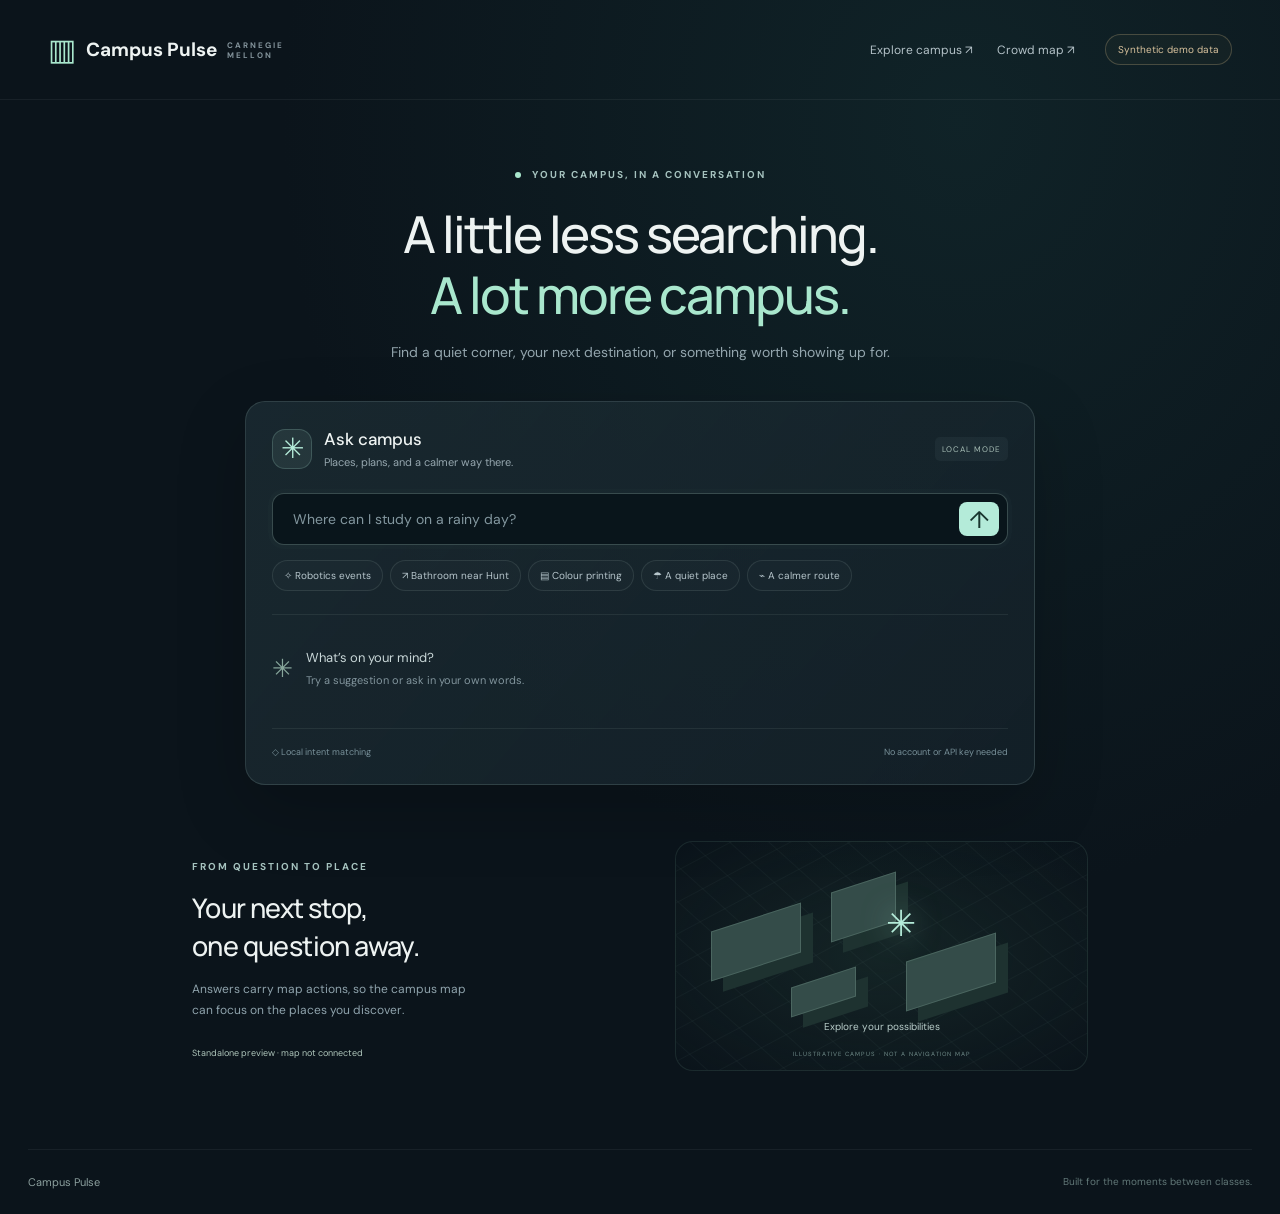
==== ai-assist/index.html @ 77bed366 "Add local campus assistant and map action interface" ====
<!doctype html>
<html lang="en">
<head><meta charset="utf-8"><meta name="viewport" content="width=device-width, initial-scale=1"><title>Campus Pulse · Ask campus</title><link rel="stylesheet" href="./styles.css"></head>
<body>
  <header><a class="brand" href="./"><span class="mark">▥</span> Campus Pulse <small>CARNEGIE MELLON</small></a><nav aria-label="Campus tools"><a href="../3d-map/">Explore campus ↗</a><a href="../crowd-map/">Crowd map ↗</a></nav><span class="demo">Synthetic demo data</span></header>
  <main>
    <section class="intro"><div class="eyebrow"><span></span> YOUR CAMPUS, IN A CONVERSATION</div><h1>A little less searching.<br><em>A lot more campus.</em></h1><p>Find a quiet corner, your next destination, or something worth showing up for.</p></section>
    <section class="assistant" aria-label="Campus assistant">
      <div class="assistant-heading"><span class="orb" aria-hidden="true">✳</span><div><h2>Ask campus</h2><p>Places, plans, and a calmer way there.</p></div><span class="local">LOCAL MODE</span></div>
      <form id="askForm"><label for="question" class="sr-only">Ask about campus</label><div class="input-wrap"><input id="question" maxlength="500" autocomplete="off" placeholder="Where can I study on a rainy day?" required><button id="submit" type="submit" aria-label="Ask campus">↑</button></div></form>
      <div class="suggestions" aria-label="Suggested questions"><button data-query="Anything interesting related to robotics today?">✧ Robotics events</button><button data-query="Closest bathroom to Hunt Library 2nd floor">↗ Bathroom near Hunt</button><button data-query="Where can I print in colour near Wean?">▤ Colour printing</button><button data-query="Where can I study on a rainy day?">☂ A quiet place</button><button data-query="Avoid crowds getting to Gates">⌁ A calmer route</button></div>
      <div id="response" aria-live="polite" aria-atomic="true"><div class="welcome"><span>✳</span><p>What’s on your mind?<small>Try a suggestion or ask in your own words.</small></p></div></div>
      <div class="footnote"><span>◇ Local intent matching</span><span>No account or API key needed</span></div>
    </section>
    <section class="context"><div><span class="eyebrow">FROM QUESTION TO PLACE</span><h2>Your next stop,<br>one question away.</h2><p>Answers carry map actions, so the campus map can focus on the places you discover.</p><span class="connection" id="connection">Standalone preview · map not connected</span></div><div class="map-preview" aria-label="Map action preview"><div class="grid"></div><div class="block b1"></div><div class="block b2"></div><div class="block b3"></div><div class="block b4"></div><span class="map-pin">✳</span><span class="map-place" id="mapPlace">Explore your possibilities</span><span class="map-caption">ILLUSTRATIVE CAMPUS · NOT A NAVIGATION MAP</span></div></section>
  </main><footer>Campus Pulse <span>Built for the moments between classes.</span></footer><script type="module" src="./app.mjs"></script>
</body></html>
---- ai-assist/styles.css ----
@import url('https://fonts.googleapis.com/css2?family=DM+Sans:wght@400;500;600;700&family=Manrope:wght@400;500;600;700;800&display=swap');
:root{color-scheme:dark;font-family:'DM Sans',sans-serif;background:#0b141b;color:#eef3f2;font-synthesis:none}*{box-sizing:border-box}body{margin:0;background:radial-gradient(ellipse at 75% 10%,#16363870,transparent 50%)}a{color:inherit;text-decoration:none}button,input{font:inherit}button,a,input,summary{outline-offset:5px}button{cursor:pointer}header{max-width:1320px;margin:auto;padding:30px 48px;display:flex;align-items:center;gap:30px;border-bottom:1px solid #ffffff0e}.brand{font-weight:700;font-size:19px;display:flex;align-items:center;gap:10px}.brand small{font-size:8px;letter-spacing:2px;color:#84949c;max-width:60px}.mark{font-size:30px;color:#a9e7cd}nav{display:flex;gap:24px;margin-left:auto;font-size:12px;color:#b4c2c8}.demo{font-size:10px;border:1px solid #e1c18b40;background:#e1c18b08;color:#d8c29d;padding:8px 12px;border-radius:20px}main{max-width:1040px;margin:auto;padding:68px 32px 48px}.intro{text-align:center}.eyebrow{font-size:10px;letter-spacing:2px;font-weight:700;color:#a6c3bf}.eyebrow span{display:inline-block;width:6px;height:6px;background:#a9e7cd;border-radius:50%;margin-right:7px}h1{font-family:Manrope,sans-serif;font-size:clamp(32px,4.5vw,51px);font-weight:500;line-height:1.2;letter-spacing:-2px;margin:22px 0 18px}h1 em{font-style:normal;color:#a9e7cd}.intro>p{font-size:14px;color:#94a6ae}.assistant{max-width:790px;margin:40px auto 56px;border:1px solid #b6d6d027;border-radius:20px;background:linear-gradient(130deg,#203239a8,#142129d9);padding:26px;box-shadow:0 24px 70px #0003}.assistant-heading{display:flex;align-items:center;gap:12px;margin-bottom:24px}.orb{display:grid;place-items:center;width:40px;height:40px;background:#b4ebd915;border:1px solid #b4ebd930;border-radius:13px;color:#b4ebd9;font-size:28px}h2{font-size:17px;margin:0;font-weight:500}.assistant-heading p{font-size:11px;color:#96a7af;margin:5px 0 0}.local{margin-left:auto;color:#a6bdb5;font-size:8px;letter-spacing:1px;background:#b4ebd90c;border-radius:5px;padding:7px}.input-wrap{display:flex;background:#09151b;border:1px solid #abcfc94a;border-radius:12px;padding:8px;box-shadow:0 0 0 4px #9adbc903}input{width:100%;min-width:0;background:none;border:none;color:#e4efed;padding:8px 12px;font-size:14px}input::placeholder{color:#83979f}#submit{width:40px;flex-shrink:0;border:0;border-radius:8px;background:#b4ebd9;color:#18352e;font-size:24px}#submit:disabled{opacity:.5}.suggestions{display:flex;gap:7px;flex-wrap:wrap;margin:15px 0 23px}.suggestions button{border:1px solid #d2e6e11b;border-radius:20px;padding:8px 11px;font-size:10px;background:#ffffff04;color:#b7c6cc}.suggestions button:hover{background:#b4ebd915;border-color:#a9e7cd70}#response{border-top:1px solid #c2d6d316;padding-top:22px}.welcome{display:flex;align-items:center;gap:13px;padding:12px 0 21px;color:#c8d6d7}.welcome>span{font-size:25px;color:#87a69b}.welcome p{margin:0;font-size:13px}.welcome small{display:block;font-size:11px;color:#81949c;margin-top:7px}.answer-label{font-size:9px;letter-spacing:1.5px;color:#a9e7cd}.answer{line-height:1.7;font-size:14px;color:#d6e2e2}.result-grid{display:grid;grid-template-columns:repeat(auto-fit,minmax(210px,1fr));gap:10px}.result-card{border:1px solid #b4ebd926;border-radius:10px;padding:16px;background:#0d1b2280}.pin-kind{text-transform:uppercase;letter-spacing:1px;font-size:8px;color:#b9cda9}.result-card h3{font-size:14px;font-weight:500;margin:10px 0}.result-card p{font-size:11px;line-height:1.65;color:#91a5ad;margin:0}.action-details{margin-top:16px;font-size:10px;color:#91a5ad}.action-details pre{overflow:auto;font-size:10px;max-height:180px}.footnote{display:flex;justify-content:space-between;border-top:1px solid #c2d6d316;padding-top:17px;margin-top:20px;font-size:9px;color:#789099}.context{display:grid;grid-template-columns:1fr 1fr;gap:70px;align-items:center;padding:0 40px}.context h2{font-family:Manrope,sans-serif;font-size:27px;line-height:1.4;letter-spacing:-.6px;margin:14px 0}.context p{font-size:12px;line-height:1.8;color:#8fa3ac;max-width:290px}.connection{display:block;margin-top:25px;color:#afc6bb;font-size:9px}.map-preview{height:230px;position:relative;overflow:hidden;border-radius:18px;border:1px solid #a9e7cd1a;background:radial-gradient(ellipse,#28463c55,#111f2700)}.grid{position:absolute;inset:-50%;background-image:linear-gradient(#97cbbb0b 1px,transparent 1px),linear-gradient(90deg,#97cbbb0b 1px,transparent 1px);background-size:28px 28px;transform:rotate(-28deg) skew(20deg)}.block{position:absolute;width:90px;height:50px;background:#344c49;border:1px solid #91b9a83d;transform:skewY(-18deg);box-shadow:12px 14px 0 #1e3230}.b1{left:35px;top:75px}.b2{left:155px;top:40px;width:65px}.b3{left:230px;top:105px}.b4{left:115px;top:135px;width:65px;height:30px}.map-pin{position:absolute;left:51%;top:58px;color:#b4ebd9;font-size:36px;text-shadow:0 0 30px #a9e7cd99}.map-place{position:absolute;bottom:37px;left:0;width:100%;text-align:center;font-size:10px;color:#b9ceca}.map-caption{position:absolute;bottom:12px;left:0;width:100%;text-align:center;letter-spacing:1px;font-size:6px;color:#708b89}.selected .map-pin{color:#fff}.thinking{font-size:13px;color:#a9e7cd}footer{max-width:1224px;margin:30px auto 0;padding:25px 0;border-top:1px solid #ffffff0e;font-size:11px;color:#8da19f;display:flex;justify-content:space-between}footer span{font-size:10px;color:#617777}.sr-only{position:absolute;width:1px;height:1px;padding:0;margin:-1px;overflow:hidden;clip:rect(0,0,0,0);white-space:nowrap;border:0}@media(max-width:700px){header{padding:20px;gap:12px;flex-wrap:wrap}.brand{font-size:16px}.brand small{display:none}nav{gap:14px;font-size:10px}.demo{font-size:8px;padding:5px 8px}main{padding:45px 18px 30px}h1{letter-spacing:-1px}.intro>p{line-height:1.7}.assistant{padding:18px;margin-top:28px}.context{padding:0 8px;gap:25px;grid-template-columns:1fr}.map-preview{height:215px}.context p{max-width:none}.connection{margin-top:14px}.footnote{font-size:8px;gap:12px}footer{margin:20px;padding:20px 0}.local{font-size:7px}.suggestions button{font-size:10px}.input-wrap input{font-size:12px;padding-left:5px}}
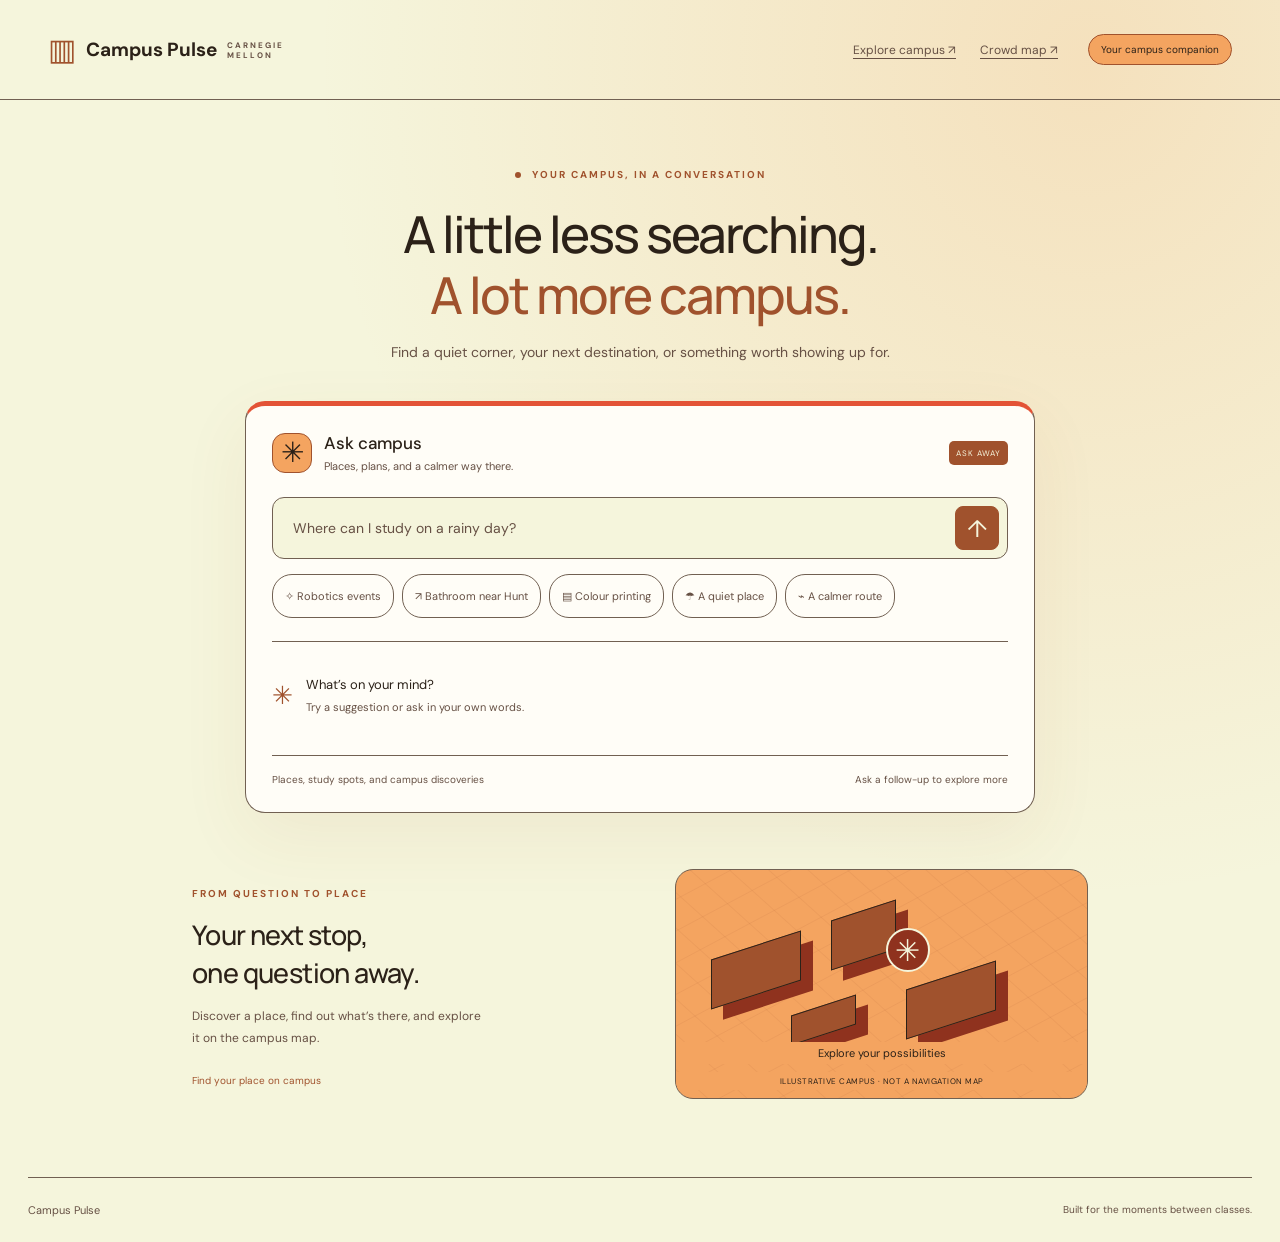
==== commit 7fa39a03: "Improve campus answers and fix full input focus styling" ====
--- a/ai-assist/index.html
+++ b/ai-assist/index.html
@@ -2,16 +2,16 @@
 <html lang="en">
 <head><meta charset="utf-8"><meta name="viewport" content="width=device-width, initial-scale=1"><title>Campus Pulse · Ask campus</title><link rel="stylesheet" href="./styles.css"></head>
 <body>
-  <header><a class="brand" href="./"><span class="mark">▥</span> Campus Pulse <small>CARNEGIE MELLON</small></a><nav aria-label="Campus tools"><a href="../3d-map/">Explore campus ↗</a><a href="../crowd-map/">Crowd map ↗</a></nav><span class="demo">Synthetic demo data</span></header>
+  <header><a class="brand" href="./"><span class="mark">▥</span> Campus Pulse <small>CARNEGIE MELLON</small></a><nav aria-label="Campus tools"><a href="../3d-map/">Explore campus ↗</a><a href="../crowd-map/">Crowd map ↗</a></nav><span class="demo">Your campus companion</span></header>
   <main>
     <section class="intro"><div class="eyebrow"><span></span> YOUR CAMPUS, IN A CONVERSATION</div><h1>A little less searching.<br><em>A lot more campus.</em></h1><p>Find a quiet corner, your next destination, or something worth showing up for.</p></section>
     <section class="assistant" aria-label="Campus assistant">
-      <div class="assistant-heading"><span class="orb" aria-hidden="true">✳</span><div><h2>Ask campus</h2><p>Places, plans, and a calmer way there.</p></div><span class="local">LOCAL MODE</span></div>
+      <div class="assistant-heading"><span class="orb" aria-hidden="true">✳</span><div><h2>Ask campus</h2><p>Places, plans, and a calmer way there.</p></div><span class="local">ASK AWAY</span></div>
       <form id="askForm"><label for="question" class="sr-only">Ask about campus</label><div class="input-wrap"><input id="question" maxlength="500" autocomplete="off" placeholder="Where can I study on a rainy day?" required><button id="submit" type="submit" aria-label="Ask campus">↑</button></div></form>
       <div class="suggestions" aria-label="Suggested questions"><button data-query="Anything interesting related to robotics today?">✧ Robotics events</button><button data-query="Closest bathroom to Hunt Library 2nd floor">↗ Bathroom near Hunt</button><button data-query="Where can I print in colour near Wean?">▤ Colour printing</button><button data-query="Where can I study on a rainy day?">☂ A quiet place</button><button data-query="Avoid crowds getting to Gates">⌁ A calmer route</button></div>
       <div id="response" aria-live="polite" aria-atomic="true"><div class="welcome"><span>✳</span><p>What’s on your mind?<small>Try a suggestion or ask in your own words.</small></p></div></div>
-      <div class="footnote"><span>◇ Local intent matching</span><span>No account or API key needed</span></div>
+      <div class="footnote"><span>Places, study spots, and campus discoveries</span><span>Ask a follow-up to explore more</span></div>
     </section>
-    <section class="context"><div><span class="eyebrow">FROM QUESTION TO PLACE</span><h2>Your next stop,<br>one question away.</h2><p>Answers carry map actions, so the campus map can focus on the places you discover.</p><span class="connection" id="connection">Standalone preview · map not connected</span></div><div class="map-preview" aria-label="Map action preview"><div class="grid"></div><div class="block b1"></div><div class="block b2"></div><div class="block b3"></div><div class="block b4"></div><span class="map-pin">✳</span><span class="map-place" id="mapPlace">Explore your possibilities</span><span class="map-caption">ILLUSTRATIVE CAMPUS · NOT A NAVIGATION MAP</span></div></section>
-  </main><footer>Campus Pulse <span>Built for the moments between classes.</span></footer><script type="module" src="./app.mjs"></script>
+    <section class="context"><div><span class="eyebrow">FROM QUESTION TO PLACE</span><h2>Your next stop,<br>one question away.</h2><p>Discover a place, find out what’s there, and explore it on the campus map.</p><span class="connection" id="connection">Find your place on campus</span></div><div class="map-preview" aria-label="Map action preview"><div class="grid"></div><div class="block b1"></div><div class="block b2"></div><div class="block b3"></div><div class="block b4"></div><span class="map-pin">✳</span><span class="map-place" id="mapPlace">Explore your possibilities</span><span class="map-caption">ILLUSTRATIVE CAMPUS · NOT A NAVIGATION MAP</span></div></section>
+  </main><footer>Campus Pulse <span>Built for the moments between classes.</span></footer><script src="../3d-map/data.js"></script><script type="module" src="./app.mjs"></script>
 </body></html>
--- a/ai-assist/styles.css
+++ b/ai-assist/styles.css
@@ -1,2 +1,112 @@
 @import url('https://fonts.googleapis.com/css2?family=DM+Sans:wght@400;500;600;700&family=Manrope:wght@400;500;600;700;800&display=swap');
-:root{color-scheme:dark;font-family:'DM Sans',sans-serif;background:#0b141b;color:#eef3f2;font-synthesis:none}*{box-sizing:border-box}body{margin:0;background:radial-gradient(ellipse at 75% 10%,#16363870,transparent 50%)}a{color:inherit;text-decoration:none}button,input{font:inherit}button,a,input,summary{outline-offset:5px}button{cursor:pointer}header{max-width:1320px;margin:auto;padding:30px 48px;display:flex;align-items:center;gap:30px;border-bottom:1px solid #ffffff0e}.brand{font-weight:700;font-size:19px;display:flex;align-items:center;gap:10px}.brand small{font-size:8px;letter-spacing:2px;color:#84949c;max-width:60px}.mark{font-size:30px;color:#a9e7cd}nav{display:flex;gap:24px;margin-left:auto;font-size:12px;color:#b4c2c8}.demo{font-size:10px;border:1px solid #e1c18b40;background:#e1c18b08;color:#d8c29d;padding:8px 12px;border-radius:20px}main{max-width:1040px;margin:auto;padding:68px 32px 48px}.intro{text-align:center}.eyebrow{font-size:10px;letter-spacing:2px;font-weight:700;color:#a6c3bf}.eyebrow span{display:inline-block;width:6px;height:6px;background:#a9e7cd;border-radius:50%;margin-right:7px}h1{font-family:Manrope,sans-serif;font-size:clamp(32px,4.5vw,51px);font-weight:500;line-height:1.2;letter-spacing:-2px;margin:22px 0 18px}h1 em{font-style:normal;color:#a9e7cd}.intro>p{font-size:14px;color:#94a6ae}.assistant{max-width:790px;margin:40px auto 56px;border:1px solid #b6d6d027;border-radius:20px;background:linear-gradient(130deg,#203239a8,#142129d9);padding:26px;box-shadow:0 24px 70px #0003}.assistant-heading{display:flex;align-items:center;gap:12px;margin-bottom:24px}.orb{display:grid;place-items:center;width:40px;height:40px;background:#b4ebd915;border:1px solid #b4ebd930;border-radius:13px;color:#b4ebd9;font-size:28px}h2{font-size:17px;margin:0;font-weight:500}.assistant-heading p{font-size:11px;color:#96a7af;margin:5px 0 0}.local{margin-left:auto;color:#a6bdb5;font-size:8px;letter-spacing:1px;background:#b4ebd90c;border-radius:5px;padding:7px}.input-wrap{display:flex;background:#09151b;border:1px solid #abcfc94a;border-radius:12px;padding:8px;box-shadow:0 0 0 4px #9adbc903}input{width:100%;min-width:0;background:none;border:none;color:#e4efed;padding:8px 12px;font-size:14px}input::placeholder{color:#83979f}#submit{width:40px;flex-shrink:0;border:0;border-radius:8px;background:#b4ebd9;color:#18352e;font-size:24px}#submit:disabled{opacity:.5}.suggestions{display:flex;gap:7px;flex-wrap:wrap;margin:15px 0 23px}.suggestions button{border:1px solid #d2e6e11b;border-radius:20px;padding:8px 11px;font-size:10px;background:#ffffff04;color:#b7c6cc}.suggestions button:hover{background:#b4ebd915;border-color:#a9e7cd70}#response{border-top:1px solid #c2d6d316;padding-top:22px}.welcome{display:flex;align-items:center;gap:13px;padding:12px 0 21px;color:#c8d6d7}.welcome>span{font-size:25px;color:#87a69b}.welcome p{margin:0;font-size:13px}.welcome small{display:block;font-size:11px;color:#81949c;margin-top:7px}.answer-label{font-size:9px;letter-spacing:1.5px;color:#a9e7cd}.answer{line-height:1.7;font-size:14px;color:#d6e2e2}.result-grid{display:grid;grid-template-columns:repeat(auto-fit,minmax(210px,1fr));gap:10px}.result-card{border:1px solid #b4ebd926;border-radius:10px;padding:16px;background:#0d1b2280}.pin-kind{text-transform:uppercase;letter-spacing:1px;font-size:8px;color:#b9cda9}.result-card h3{font-size:14px;font-weight:500;margin:10px 0}.result-card p{font-size:11px;line-height:1.65;color:#91a5ad;margin:0}.action-details{margin-top:16px;font-size:10px;color:#91a5ad}.action-details pre{overflow:auto;font-size:10px;max-height:180px}.footnote{display:flex;justify-content:space-between;border-top:1px solid #c2d6d316;padding-top:17px;margin-top:20px;font-size:9px;color:#789099}.context{display:grid;grid-template-columns:1fr 1fr;gap:70px;align-items:center;padding:0 40px}.context h2{font-family:Manrope,sans-serif;font-size:27px;line-height:1.4;letter-spacing:-.6px;margin:14px 0}.context p{font-size:12px;line-height:1.8;color:#8fa3ac;max-width:290px}.connection{display:block;margin-top:25px;color:#afc6bb;font-size:9px}.map-preview{height:230px;position:relative;overflow:hidden;border-radius:18px;border:1px solid #a9e7cd1a;background:radial-gradient(ellipse,#28463c55,#111f2700)}.grid{position:absolute;inset:-50%;background-image:linear-gradient(#97cbbb0b 1px,transparent 1px),linear-gradient(90deg,#97cbbb0b 1px,transparent 1px);background-size:28px 28px;transform:rotate(-28deg) skew(20deg)}.block{position:absolute;width:90px;height:50px;background:#344c49;border:1px solid #91b9a83d;transform:skewY(-18deg);box-shadow:12px 14px 0 #1e3230}.b1{left:35px;top:75px}.b2{left:155px;top:40px;width:65px}.b3{left:230px;top:105px}.b4{left:115px;top:135px;width:65px;height:30px}.map-pin{position:absolute;left:51%;top:58px;color:#b4ebd9;font-size:36px;text-shadow:0 0 30px #a9e7cd99}.map-place{position:absolute;bottom:37px;left:0;width:100%;text-align:center;font-size:10px;color:#b9ceca}.map-caption{position:absolute;bottom:12px;left:0;width:100%;text-align:center;letter-spacing:1px;font-size:6px;color:#708b89}.selected .map-pin{color:#fff}.thinking{font-size:13px;color:#a9e7cd}footer{max-width:1224px;margin:30px auto 0;padding:25px 0;border-top:1px solid #ffffff0e;font-size:11px;color:#8da19f;display:flex;justify-content:space-between}footer span{font-size:10px;color:#617777}.sr-only{position:absolute;width:1px;height:1px;padding:0;margin:-1px;overflow:hidden;clip:rect(0,0,0,0);white-space:nowrap;border:0}@media(max-width:700px){header{padding:20px;gap:12px;flex-wrap:wrap}.brand{font-size:16px}.brand small{display:none}nav{gap:14px;font-size:10px}.demo{font-size:8px;padding:5px 8px}main{padding:45px 18px 30px}h1{letter-spacing:-1px}.intro>p{line-height:1.7}.assistant{padding:18px;margin-top:28px}.context{padding:0 8px;gap:25px;grid-template-columns:1fr}.map-preview{height:215px}.context p{max-width:none}.connection{margin-top:14px}.footnote{font-size:8px;gap:12px}footer{margin:20px;padding:20px 0}.local{font-size:7px}.suggestions button{font-size:10px}.input-wrap input{font-size:12px;padding-left:5px}}
+
+:root {
+  color-scheme: light;
+  --terracotta: #E35336;
+  --cream: #F5F5DC;
+  --sand: #F4A460;
+  --sienna: #A0522D;
+  --ink: #2B2118;
+  --muted: #665044;
+  --paper: #FFFDF7;
+  --rust: #8F321E;
+  --border: #716052;
+  font-family: 'DM Sans', sans-serif;
+  background: var(--cream);
+  color: var(--ink);
+  font-synthesis: none;
+}
+* { box-sizing: border-box; }
+body { margin: 0; background: radial-gradient(ellipse at 85% 5%, #f4a46040, transparent 50%); }
+a { color: inherit; text-decoration: none; }
+button, input { font: inherit; }
+button { cursor: pointer; }
+:where(button, a, input, summary):focus-visible { outline: 3px solid var(--rust); outline-offset: 4px; }
+header { max-width: 1320px; margin: auto; padding: 30px 48px; display: flex; align-items: center; gap: 30px; border-bottom: 1px solid var(--border); }
+.brand { font-weight: 700; font-size: 19px; display: flex; align-items: center; gap: 10px; }
+.brand small { font-size: 8px; letter-spacing: 2px; color: var(--muted); max-width: 60px; }
+.mark { font-size: 30px; color: var(--sienna); }
+nav { display: flex; gap: 24px; margin-left: auto; font-size: 12px; color: var(--muted); }
+nav a { min-height: 36px; display: inline-flex; align-items: center; text-decoration: underline; text-underline-offset: 4px; }
+.demo { font-size: 10px; border: 1px solid var(--sienna); background: var(--sand); color: var(--ink); padding: 8px 12px; border-radius: 20px; }
+main { max-width: 1040px; margin: auto; padding: 68px 32px 48px; }
+.intro { text-align: center; }
+.eyebrow { font-size: 10px; letter-spacing: 2px; font-weight: 700; color: var(--sienna); }
+.eyebrow span { display: inline-block; width: 6px; height: 6px; background: var(--sienna); border-radius: 50%; margin-right: 7px; }
+h1 { font-family: Manrope, sans-serif; font-size: clamp(32px, 4.5vw, 51px); font-weight: 500; line-height: 1.2; letter-spacing: -2px; margin: 22px 0 18px; }
+h1 em { font-style: normal; color: var(--sienna); }
+.intro > p { font-size: 14px; color: var(--muted); }
+.assistant { max-width: 790px; margin: 40px auto 56px; border: 1px solid var(--border); border-top: 5px solid var(--terracotta); border-radius: 20px; background: var(--paper); padding: 26px; box-shadow: 0 24px 70px #a0522d12; }
+.assistant-heading { display: flex; align-items: center; gap: 12px; margin-bottom: 24px; }
+.orb { display: grid; place-items: center; width: 40px; height: 40px; background: var(--sand); border: 1px solid var(--sienna); border-radius: 13px; color: var(--ink); font-size: 28px; }
+h2 { font-size: 17px; margin: 0; font-weight: 500; }
+.assistant-heading p { font-size: 11px; color: var(--muted); margin: 5px 0 0; }
+.local { margin-left: auto; color: var(--cream); font-size: 8px; letter-spacing: 1px; background: var(--sienna); border-radius: 5px; padding: 7px; }
+.input-wrap { display: flex; gap: 6px; background: var(--cream); border: 1px solid var(--border); border-radius: 12px; padding: 8px; }
+.input-wrap:focus-within { outline: 3px solid var(--rust); outline-offset: 4px; }
+.input-wrap input:focus { outline: none; box-shadow: none; }
+.input-wrap #submit:focus-visible { outline-offset: 1px; }
+input { width: 100%; min-width: 0; background: none; border: none; color: var(--ink); padding: 8px 12px; font-size: 14px; }
+input::placeholder { color: var(--muted); opacity: 1; }
+#submit { width: 44px; min-height: 44px; flex-shrink: 0; border: 1px solid var(--sienna); border-radius: 8px; background: var(--sienna); color: var(--cream); font-size: 24px; }
+#submit:hover { background: var(--rust); }
+#submit:disabled { cursor: wait; }
+.suggestions { display: flex; gap: 8px; flex-wrap: wrap; margin: 15px 0 23px; }
+.suggestions button { border: 1px solid var(--border); border-radius: 20px; padding: 10px 12px; min-height: 44px; font-size: 11px; background: var(--paper); color: var(--muted); }
+.suggestions button:hover { background: var(--sand); color: var(--ink); }
+#response { border-top: 1px solid var(--border); padding-top: 22px; }
+.welcome { display: flex; align-items: center; gap: 13px; padding: 12px 0 21px; color: var(--ink); }
+.welcome > span { font-size: 25px; color: var(--sienna); }
+.welcome p { margin: 0; font-size: 13px; }
+.welcome small { display: block; font-size: 11px; color: var(--muted); margin-top: 7px; }
+.answer-label { font-size: 9px; letter-spacing: 1.5px; color: var(--sienna); }
+.answer { line-height: 1.7; font-size: 14px; color: var(--ink); }
+.result-grid { display: grid; grid-template-columns: repeat(auto-fit, minmax(min(210px, 100%), 1fr)); gap: 10px; }
+.result-card { border: 1px solid var(--border); border-radius: 10px; padding: 16px; background: var(--cream); }
+.pin-kind { text-transform: uppercase; letter-spacing: 1px; font-size: 9px; color: var(--sienna); }
+.result-card h3 { font-size: 14px; font-weight: 600; margin: 10px 0; }
+.result-card p { font-size: 12px; line-height: 1.65; color: var(--muted); margin: 0; }
+.footnote { display: flex; justify-content: space-between; border-top: 1px solid var(--border); padding-top: 17px; margin-top: 20px; font-size: 10px; color: var(--muted); }
+.context { display: grid; grid-template-columns: 1fr 1fr; gap: 70px; align-items: center; padding: 0 40px; }
+.context h2 { font-family: Manrope, sans-serif; font-size: 27px; line-height: 1.4; letter-spacing: -.6px; margin: 14px 0; }
+.context p { font-size: 12px; line-height: 1.8; color: var(--muted); max-width: 290px; }
+.connection { display: block; margin-top: 25px; color: var(--sienna); font-size: 10px; }
+.map-preview { height: 230px; position: relative; overflow: hidden; border-radius: 18px; border: 1px solid var(--border); background: var(--sand); }
+.grid { position: absolute; inset: -50%; background-image: linear-gradient(#a0522d18 1px, transparent 1px), linear-gradient(90deg, #a0522d18 1px, transparent 1px); background-size: 28px 28px; transform: rotate(-28deg) skew(20deg); }
+.block { position: absolute; width: 90px; height: 50px; background: var(--sienna); border: 1px solid var(--ink); transform: skewY(-18deg); box-shadow: 12px 14px 0 var(--rust); }
+.b1 { left: 35px; top: 75px; }
+.b2 { left: 155px; top: 40px; width: 65px; }
+.b3 { left: 230px; top: 105px; }
+.b4 { left: 115px; top: 135px; width: 65px; height: 30px; }
+.map-pin { position: absolute; left: 51%; top: 58px; color: var(--cream); background: var(--rust); border: 2px solid var(--cream); border-radius: 50%; width: 44px; height: 44px; display: grid; place-items: center; font-size: 30px; }
+.map-place { position: absolute; bottom: 34px; left: 0; width: 100%; text-align: center; font-size: 11px; color: var(--ink); background: var(--sand); padding: 4px; }
+.map-caption { position: absolute; bottom: 8px; left: 0; width: 100%; text-align: center; letter-spacing: .5px; font-size: 8px; color: var(--ink); background: var(--sand); padding: 4px; }
+.selected .map-pin { background: var(--sienna); }
+.thinking { font-size: 13px; color: var(--sienna); }
+footer { max-width: 1224px; margin: 30px auto 0; padding: 25px 0; border-top: 1px solid var(--border); font-size: 11px; color: var(--muted); display: flex; justify-content: space-between; }
+footer span { font-size: 10px; }
+.sr-only { position: absolute; width: 1px; height: 1px; padding: 0; margin: -1px; overflow: hidden; clip: rect(0,0,0,0); white-space: nowrap; border: 0; }
+@media(max-width: 700px) {
+  header { padding: 20px; gap: 12px; flex-wrap: wrap; }
+  .brand { font-size: 16px; }
+  .brand small { display: none; }
+  nav { gap: 14px; font-size: 10px; }
+  .demo { font-size: 9px; padding: 5px 8px; }
+  main { padding: 45px 18px 30px; }
+  h1 { letter-spacing: -1px; }
+  .intro > p { line-height: 1.7; }
+  .assistant { padding: 18px; margin-top: 28px; }
+  .context { padding: 0 8px; gap: 25px; grid-template-columns: 1fr; }
+  .map-preview { height: 215px; }
+  .context p { max-width: none; }
+  .connection { margin-top: 14px; }
+  .footnote { font-size: 10px; gap: 12px; flex-wrap: wrap; }
+  footer { margin: 20px; padding: 20px 0; gap: 15px; }
+  .local { font-size: 8px; }
+  .input-wrap input { font-size: 12px; padding-left: 5px; }
+}
+@media(forced-colors: active) {
+  .map-pin, .block { border: 2px solid CanvasText; }
+  .input-wrap:focus-within { outline-color: Highlight; }
+  :where(button, a, input):focus-visible { outline-color: Highlight; }
+}
